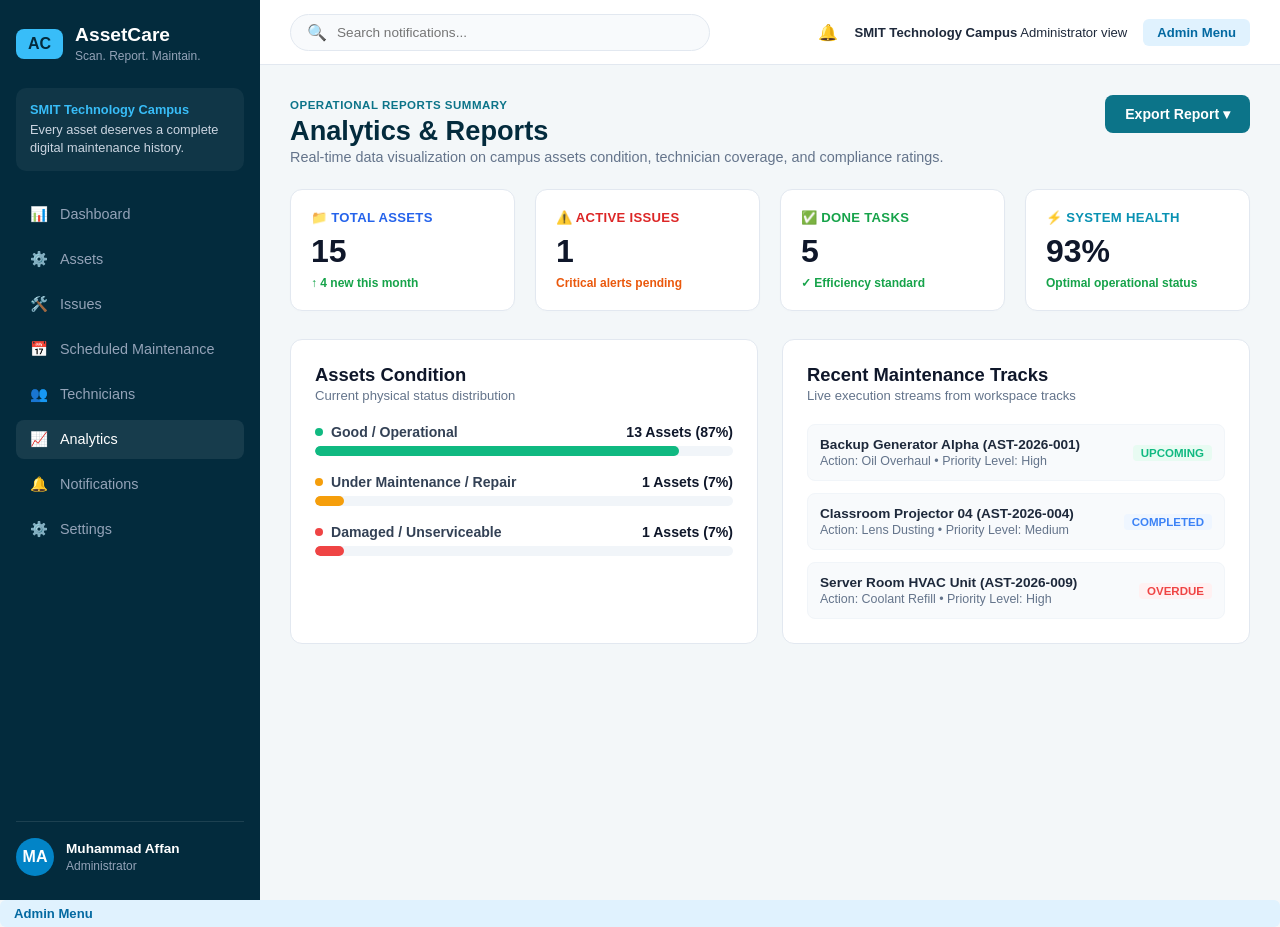
==== analytics/analytics.html @ efa00f7f "Asset Care Task!" ====
<!DOCTYPE html>
<html lang="en">

<head>
    <meta charset="UTF-8">
    <meta name="viewport" content="width=device-width, initial-scale=1.0">
    <title>AssetCare - Analytics & Reports</title>
    <link rel="stylesheet" href="analytics-style.css">
    <link rel="stylesheet" href="../admin-menu.css">

</head>

<body>

    <div class="real-app-layout">

        <aside class="real-sidebar">
            <div class="brand-block">
                <div class="brand-logo-icon">AC</div>
                <div class="brand-meta-info">
                    <h3>AssetCare</h3>
                    <span>Scan. Report. Maintain.</span>
                </div>
            </div>

            <div class="sidebar-context-card">
                <strong>SMIT Technology Campus</strong>
                <p>Every asset deserves a complete digital maintenance history.</p>
            </div>

            <nav class="sidebar-navigation">
                <a href="../index.html" class="nav-item"><span class="icon">📊</span> Dashboard</a>
                <a href="../assets/assets.html" class="nav-item"><span class="icon">⚙️</span> Assets</a>
                <a href="../issues/issues.html" class="nav-item"><span class="icon">🛠️</span> Issues</a>
                <a href="../schedule/schedule.html" class="nav-item"><span class="icon">📅</span> Scheduled
                    Maintenance</a>
                <a href="../technicians/technicians.html" class="nav-item"><span class="icon">👥</span> Technicians</a>
                <a href="analytics.html" class="nav-item active"><span class="icon">📈</span> Analytics</a>
                <a href="../notifications/notifications.html" class="nav-item"><span class="icon">🔔</span>
                    Notifications</a>
                <a href="../settings/settings.html" class="nav-item"><span class="icon">⚙️</span> Settings</a>
            </nav>

            <div class="sidebar-footer-profile">
                <div class="profile-avatar">MA</div>
                <div class="profile-text">
                    <h4>Muhammad Affan</h4>
                    <span>Administrator</span>
                </div>
            </div>
        </aside>

        <main class="real-main-viewport">

            <header class="real-top-header">
                <div class="header-search-bar-mock">
                    <span>🔍</span>
                    <input type="text" placeholder="Search notifications..." id="global-notify-search"
                        oninput="liveSearchNotifications()">
                </div>
                <div class="header-right-meta">
                    <div class="notification-bell-mock">🔔 <span class="badge-dot" id="nav-bell-dot"></span></div>
                    <div class="org-badge-info">
                        <strong>SMIT Technology Campus</strong>
                        <span>Administrator view</span>
                    </div>
                    <div class="admin-menu-badge">Admin Menu</div>
                </div>
            </header>

            <section class="real-scroll-workspace">

                <div class="workspace-intro-row">
                    <div class="intro-title-meta">
                        <span class="sub-lbl">OPERATIONAL REPORTS SUMMARY</span>
                        <h2>Analytics & Reports</h2>
                        <p>Real-time data visualization on campus assets condition, technician coverage, and compliance
                            ratings.</p>
                    </div>
                    <div class="action-dropdown-group">
                        <button class="btn-export-report" onclick="triggerMockExport()">Export Report ▾</button>
                    </div>
                </div>

                <div class="analytics-metrics-counters-row">
                    <div class="metric-summary-box">
                        <div class="box-icon-lbl text-blue">📁 Total Assets</div>
                        <h2 id="stat-total-assets">0</h2>
                        <span class="box-trend-tag positive">↑ 4 new this month</span>
                    </div>
                    <div class="metric-summary-box">
                        <div class="box-icon-lbl text-red">⚠️ Active Issues</div>
                        <h2 id="stat-active-issues">0</h2>
                        <span class="box-trend-tag negative">Critical alerts pending</span>
                    </div>
                    <div class="metric-summary-box">
                        <div class="box-icon-lbl text-green">✅ Done Tasks</div>
                        <h2 id="stat-completed-tasks">0</h2>
                        <span class="box-trend-tag positive">✓ Efficiency standard</span>
                    </div>
                    <div class="metric-summary-box">
                        <div class="box-icon-lbl text-cyan">⚡ System Health</div>
                        <h2 id="stat-health-rate">0%</h2>
                        <span class="box-trend-tag positive">Optimal operational status</span>
                    </div>
                </div>

                <div class="analytics-dual-blocks-grid">

                    <div class="analytics-panel-card">
                        <div class="panel-card-header">
                            <h3>Assets Condition</h3>
                            <span>Current physical status distribution</span>
                        </div>
                        <div class="panel-card-body">

                            <div class="condition-progress-wrapper">
                                <div class="progress-labels-row">
                                    <span class="cond-lbl"><span class="dot dot-good"></span> Good / Operational</span>
                                    <strong id="bar-val-good-text">0 Assets (0%)</strong>
                                </div>
                                <div class="progress-bar-track">
                                    <div class="progress-bar-fill fill-good" id="bar-fill-good" style="width: 0%;">
                                    </div>
                                </div>
                            </div>

                            <div class="condition-progress-wrapper">
                                <div class="progress-labels-row">
                                    <span class="cond-lbl"><span class="dot dot-repair"></span> Under Maintenance /
                                        Repair</span>
                                    <strong id="bar-val-repair-text">0 Assets (0%)</strong>
                                </div>
                                <div class="progress-bar-track">
                                    <div class="progress-bar-fill fill-repair" id="bar-fill-repair" style="width: 0%;">
                                    </div>
                                </div>
                            </div>

                            <div class="condition-progress-wrapper">
                                <div class="progress-labels-row">
                                    <span class="cond-lbl"><span class="dot dot-critical"></span> Damaged /
                                        Unserviceable</span>
                                    <strong id="bar-val-critical-text">0 Assets (0%)</strong>
                                </div>
                                <div class="progress-bar-track">
                                    <div class="progress-bar-fill fill-critical" id="bar-fill-critical"
                                        style="width: 0%;"></div>
                                </div>
                            </div>

                        </div>
                    </div>

                    <div class="analytics-panel-card">
                        <div class="panel-card-header">
                            <h3>Recent Maintenance Tracks</h3>
                            <span>Live execution streams from workspace tracks</span>
                        </div>
                        <div class="panel-card-body">
                            <div class="trends-logs-stack" id="analytics-logs-holder">
                            </div>
                        </div>
                    </div>

                </div>

            </section>
        </main>
    </div>
    <div class="admin-menu-badge">Admin Menu</div>

    <script src="global-menu-engine.js"></script>
    <script src="../global-menu.js"></script>
    <script src="analytics-engine.js"></script>
</body>

</html>
---- analytics/analytics-style.css ----
* {
    box-sizing: border-box;
    margin: 0;
    padding: 0;
    font-family: -apple-system, BlinkMacSystemFont, "Segoe UI", Roboto, sans-serif;
}

body {
    background-color: #f3f7f9;
    color: #1e293b;
    overflow: hidden;
    width: 100vw;
    height: 100vh;
}

.real-app-layout {
    display: flex;
    width: 100vw;
    height: 100vh;
}

/* SIDEBAR LAYOUT STYLING */
.real-sidebar {
    width: 260px;
    background-color: #032b3d;
    color: #ffffff;
    display: flex;
    flex-direction: column;
    padding: 24px 16px;
    flex-shrink: 0;
}

.brand-block {
    display: flex;
    align-items: center;
    gap: 12px;
    margin-bottom: 24px;
}

.brand-logo-icon {
    background-color: #38bdf8;
    color: #032b3d;
    font-weight: 800;
    padding: 6px 12px;
    border-radius: 8px;
}

.brand-meta-info h3 {
    font-size: 1.2rem;
    font-weight: 700;
    color: #ffffff;
}

.brand-meta-info span {
    font-size: 0.75rem;
    color: #94a3b8;
}

.sidebar-context-card {
    background: rgba(255, 255, 255, 0.05);
    padding: 14px;
    border-radius: 10px;
    margin-bottom: 24px;
    font-size: 0.8rem;
}

.sidebar-context-card strong {
    display: block;
    color: #38bdf8;
    margin-bottom: 4px;
}

.sidebar-context-card p {
    color: #cbd5e1;
    line-height: 1.4;
}

.sidebar-navigation {
    display: flex;
    flex-direction: column;
    gap: 6px;
    flex-grow: 1;
}

.nav-item {
    display: flex;
    align-items: center;
    gap: 12px;
    color: #94a3b8;
    text-decoration: none;
    font-size: 0.9rem;
    padding: 11px 14px;
    border-radius: 8px;
    font-weight: 500;
}

.nav-item:hover,
.nav-item.active {
    background-color: rgba(255, 255, 255, 0.08);
    color: #ffffff;
}

.sidebar-footer-profile {
    display: flex;
    align-items: center;
    gap: 12px;
    padding-top: 16px;
    border-top: 1px solid rgba(255, 255, 255, 0.1);
}

.profile-avatar {
    width: 38px;
    height: 38px;
    background: #0284c7;
    border-radius: 50%;
    display: flex;
    align-items: center;
    justify-content: center;
    font-weight: 600;
    color: white;
}

.profile-text h4 {
    font-size: 0.85rem;
    color: #ffffff;
}

.profile-text span {
    font-size: 0.75rem;
    color: #94a3b8;
}

.main-content-viewport {
    flex-grow: 1;
    display: flex;
    flex-direction: column;
    height: 100%;
}

.top-header-bar {
    height: 70px;
    background: #ffffff;
    border-bottom: 1px solid var(--border-subtle);
    display: flex;
    align-items: center;
    justify-content: space-between;
    padding: 0 30px;
    flex-shrink: 0;
}

.search-bar-box {
    display: flex;
    align-items: center;
    gap: 10px;
    background: #f1f5f9;
    padding: 10px 16px;
    border-radius: 30px;
    width: 400px;
}

.search-bar-box input {
    background: transparent;
    border: none;
    outline: none;
    width: 100%;
    font-size: 0.85rem;
}

.header-actions {
    display: flex;
    align-items: center;
    gap: 20px;
}

.org-badge-view {
    display: flex;
    align-items: center;
    gap: 10px;
}

.org-badge-view .text-meta {
    font-size: 0.8rem;
    text-align: right;
}

.org-badge-view strong {
    display: block;
    color: var(--text-primary);
}

.org-badge-view span {
    color: #0284c7;
    font-weight: 600;
}

.context-menu-badge {
    background: #e0f2fe;
    color: #0369a1;
    font-weight: 700;
    font-size: 0.8rem;
    padding: 8px 14px;
    border-radius: 8px;
}

/* MAIN DASHBOARD STRUCTURE */
.real-main-viewport {
    flex-grow: 1;
    display: flex;
    flex-direction: column;
    height: 100%;
    overflow: hidden;
}

.real-top-header {
    height: 65px;
    background: #ffffff;
    border-bottom: 1px solid #e2e8f0;
    display: flex;
    align-items: center;
    justify-content: space-between;
    padding: 0 30px;
    flex-shrink: 0;
}

.header-search-bar-mock {
    display: flex;
    align-items: center;
    gap: 10px;
    background: #f8fafc;
    border: 1px solid #e2e8f0;
    padding: 8px 16px;
    border-radius: 30px;
    width: 420px;
}

.header-search-bar-mock input {
    border: none;
    background: transparent;
    width: 100%;
    font-size: 0.85rem;
    outline: none;
}

.header-right-meta {
    display: flex;
    align-items: center;
    gap: 16px;
}

.org-badge-info {
    text-align: right;
    font-size: 0.82rem;
}

.real-scroll-workspace {
    padding: 30px;
    overflow-y: auto;
    flex-grow: 1;
}

.workspace-intro-row {
    display: flex;
    justify-content: space-between;
    align-items: flex-start;
    margin-bottom: 24px;
}

.sub-lbl {
    font-size: 0.72rem;
    font-weight: 700;
    color: #0c7489;
    letter-spacing: 0.5px;
}

.workspace-intro-row h2 {
    font-size: 1.7rem;
    font-weight: 700;
    color: #032b3d;
    margin: 2px 0;
}

.workspace-intro-row p {
    font-size: 0.9rem;
    color: #64748b;
}

.btn-export-report {
    background-color: #0c7489;
    color: white;
    border: none;
    padding: 11px 20px;
    font-weight: 600;
    font-size: 0.88rem;
    border-radius: 8px;
    cursor: pointer;
}

/* COUNTERS METRICS LAYOUT GRID */
.analytics-metrics-counters-row {
    display: grid;
    grid-template-columns: repeat(4, 1fr);
    gap: 20px;
    margin-bottom: 28px;
}

.metric-summary-box {
    background: #ffffff;
    border: 1px solid #e2e8f0;
    border-radius: 12px;
    padding: 20px;
    box-shadow: 0 1px 3px rgba(0, 0, 0, 0.01);
}

.box-icon-lbl {
    font-size: 0.82rem;
    font-weight: 700;
    margin-bottom: 8px;
    text-transform: uppercase;
    letter-spacing: 0.3px;
}

.metric-summary-box h2 {
    font-size: 2rem;
    font-weight: 800;
    color: #0f172a;
    margin-bottom: 6px;
}

.box-trend-tag {
    font-size: 0.75rem;
    font-weight: 600;
    display: block;
}

.text-blue {
    color: #2563eb;
}

.text-red {
    color: #dc2626;
}

.text-green {
    color: #16a34a;
}

.text-cyan {
    color: #0891b2;
}

.positive {
    color: #16a34a;
}

.negative {
    color: #ea580c;
}

/* DUAL PANELS COMPONENT COLUMNS LAYOUT */
.analytics-dual-blocks-grid {
    display: grid;
    grid-template-columns: 1fr 1fr;
    gap: 24px;
}

.analytics-panel-card {
    background: #ffffff;
    border: 1px solid #e2e8f0;
    border-radius: 12px;
    padding: 24px;
}

.panel-card-header {
    margin-bottom: 20px;
}

.panel-card-header h3 {
    font-size: 1.15rem;
    font-weight: 700;
    color: #0f172a;
}

.panel-card-header span {
    font-size: 0.82rem;
    color: #64748b;
}

/* PROGRESS CONDITION STRIPS */
.condition-progress-wrapper {
    margin-bottom: 18px;
}

.progress-labels-row {
    display: flex;
    justify-content: space-between;
    font-size: 0.88rem;
    margin-bottom: 6px;
}

.cond-lbl {
    font-weight: 600;
    color: #334155;
    display: flex;
    align-items: center;
    gap: 8px;
}

.progress-labels-row strong {
    color: #0f172a;
    font-weight: 700;
}

.dot {
    width: 8px;
    height: 8px;
    border-radius: 50%;
    display: inline-block;
}

.dot-good {
    background: #10b981;
}

.dot-repair {
    background: #f59e0b;
}

.dot-critical {
    background: #ef4444;
}

.progress-bar-track {
    height: 10px;
    background: #f1f5f9;
    border-radius: 10px;
    overflow: hidden;
}

.progress-bar-fill {
    height: 100%;
    border-radius: 10px;
    transition: width 0.6s ease-out;
}

.fill-good {
    background: #10b981;
}

.fill-repair {
    background: #f59e0b;
}

.fill-critical {
    background: #ef4444;
}

/* LOGS CONTAINER SYSTEMS */
.trends-logs-stack {
    display: flex;
    flex-direction: column;
    gap: 12px;
}

.log-row-item {
    display: flex;
    justify-content: space-between;
    align-items: center;
    padding: 12px;
    border: 1px solid #f1f5f9;
    background: #f8fafc;
    border-radius: 8px;
    font-size: 0.85rem;
}

.log-info-meta-side strong {
    font-weight: 700;
    color: #1e293b;
    display: block;
}

.log-info-meta-side span {
    color: #64748b;
    font-size: 0.78rem;
    display: block;
    margin-top: 2px;
}

.log-status-badge {
    font-weight: 700;
    font-size: 0.72rem;
    padding: 2px 8px;
    border-radius: 4px;
    text-transform: uppercase;
}
---- admin-menu.css ----
/* ADMIN MENU DROPDOWN BADGE STYLING FOR NAVBAR */
.admin-menu-badge {
    background: #e0f2fe;
    color: #0369a1;
    font-weight: 600;
    font-size: 0.82rem;
    padding: 6px 14px;
    border-radius: 6px;
    cursor: pointer;
    transition: background 0.2s ease;
}

.admin-menu-badge:hover {
    background: #bae6fd;
}

/* GLOBAL MODAL BLUR OVERLAY (SCREENSHOT MATCHED) */
.modal-blur-overlay {
    position: fixed;
    top: 0;
    left: 0;
    width: 100vw;
    height: 100vh;
    background: rgba(15, 23, 42, 0.3);
    backdrop-filter: blur(4px);
    display: flex;
    align-items: center;
    justify-content: center;
    z-index: 99999;
    /* Sabse top par rahega */
    opacity: 0;
    pointer-events: none;
    transition: all 0.25s cubic-bezier(0.4, 0, 0.2, 1);
}

/* Active Class State Trigger */
.modal-blur-overlay.active {
    opacity: 1;
    pointer-events: auto;
}

.user-menu-card-popup {
    background: #ffffff;
    width: 440px;
    border-radius: 16px;
    padding: 28px;
    box-shadow: 0 20px 25px -5px rgba(0, 0, 0, 0.1), 0 10px 10px -5px rgba(0, 0, 0, 0.04);
    position: relative;
    transform: scale(0.92);
    transition: transform 0.25s cubic-bezier(0.4, 0, 0.2, 1);
}

.modal-blur-overlay.active .user-menu-card-popup {
    transform: scale(1);
}

.modal-close-btn {
    position: absolute;
    top: 20px;
    right: 20px;
    background: #f1f5f9;
    border: none;
    font-size: 1.4rem;
    color: #64748b;
    width: 32px;
    height: 32px;
    border-radius: 50%;
    cursor: pointer;
    display: flex;
    align-items: center;
    justify-content: center;
}

.modal-close-btn:hover {
    background: #e2e8f0;
    color: #0f172a;
}

.modal-header-section {
    margin-bottom: 20px;
}

.modal-brand-label {
    font-size: 0.68rem;
    font-weight: 700;
    color: #0c7489;
    letter-spacing: 1px;
}

.modal-header-section h3 {
    font-size: 1.35rem;
    color: #032b3d;
    font-weight: 700;
    margin-top: 2px;
}

.user-profile-row {
    display: flex;
    align-items: center;
    gap: 14px;
    margin-bottom: 20px;
}

.user-avatar-badge {
    width: 46px;
    height: 46px;
    background: #e0f2fe;
    color: #0369a1;
    border-radius: 50%;
    display: flex;
    align-items: center;
    justify-content: center;
    font-weight: 700;
    font-size: 1rem;
}

.user-meta-details h4 {
    font-size: 1.05rem;
    font-weight: 700;
    color: #0f172a;
}

.user-meta-details span {
    font-size: 0.82rem;
    color: #64748b;
}

.modal-info-notice-box {
    background: #f8fafc;
    border: 1px solid #e2e8f0;
    border-radius: 10px;
    padding: 14px 16px;
    margin-bottom: 24px;
}

.modal-info-notice-box p {
    font-size: 0.88rem;
    color: #475569;
    line-height: 1.5;
}

.modal-actions-footer {
    display: flex;
    justify-content: space-between;
    align-items: center;
}

.btn-modal-reset {
    background: #ffebebc7;
    border: none;
    color: #ba1c1c;
    padding: 10px 18px;
    font-size: 0.88rem;
    font-weight: 600;
    border-radius: 8px;
    cursor: pointer;
}

.btn-modal-reset:hover {
    background: #fecaca;
}

.btn-modal-logout {
    background: #ffffff;
    border: 1px solid #cbd5e1;
    color: #0f172a;
    padding: 10px 22px;
    font-size: 0.88rem;
    font-weight: 600;
    border-radius: 8px;
    cursor: pointer;
}

.btn-modal-logout:hover {
    background: #f8fafc;
    border-color: #94a3b8;
}
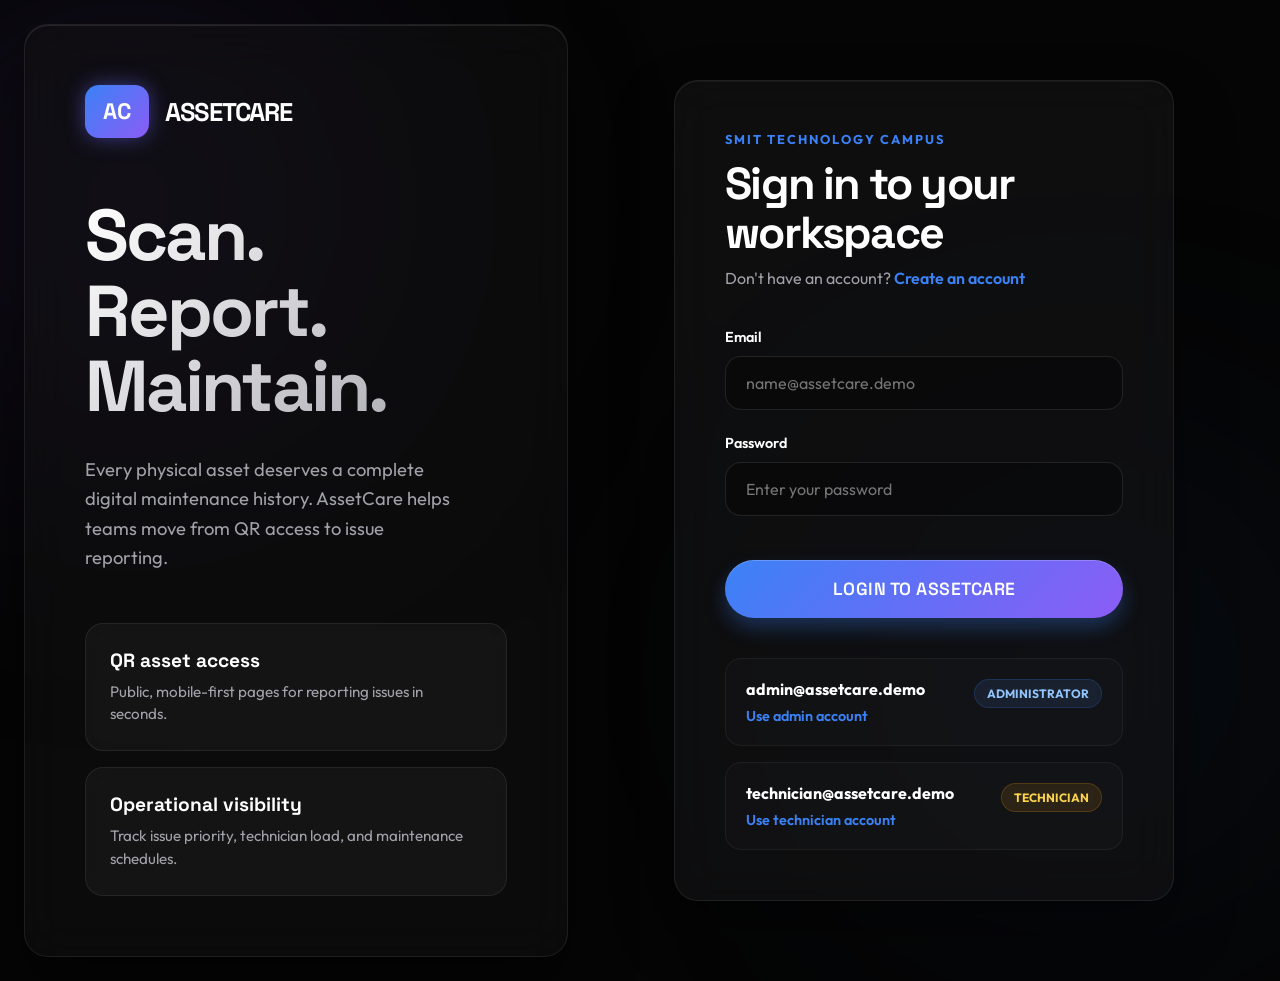
==== commit 0998053d: "add animation and set local storage issue" ====
--- a/analytics/analytics.html
+++ b/analytics/analytics.html
@@ -170,9 +170,9 @@
     </div>
     <div class="admin-menu-badge">Admin Menu</div>
 
-    <script src="global-menu-engine.js"></script>
+    
     <script src="../global-menu.js"></script>
     <script src="analytics-engine.js"></script>
 </body>
 
-</html>+</html>
--- a/analytics/analytics-style.css
+++ b/analytics/analytics-style.css
@@ -28,6 +28,10 @@
     flex-direction: column;
     padding: 24px 16px;
     flex-shrink: 0;
+
+    height: 100vh;
+    overflow-y: auto;
+    overflow-x: hidden;
 }
 
 .brand-block {
--- a/admin-menu.css
+++ b/admin-menu.css
@@ -1,177 +1,679 @@
-/* ADMIN MENU DROPDOWN BADGE STYLING FOR NAVBAR */
-.admin-menu-badge {
-    background: #e0f2fe;
-    color: #0369a1;
-    font-weight: 600;
-    font-size: 0.82rem;
-    padding: 6px 14px;
-    border-radius: 6px;
-    cursor: pointer;
-    transition: background 0.2s ease;
-}
-
-.admin-menu-badge:hover {
-    background: #bae6fd;
-}
-
-/* GLOBAL MODAL BLUR OVERLAY (SCREENSHOT MATCHED) */
-.modal-blur-overlay {
+@import url('https://fonts.googleapis.com/css2?family=Outfit:wght@300;400;500;600;700;800;900&family=Space+Grotesk:wght@400;500;600;700&display=swap');
+
+:root {
+    --bg-dark: #050505;
+    --glass-bg: rgba(20, 20, 22, 0.5);
+    --glass-border: rgba(255, 255, 255, 0.08);
+    --neon-blue: #3b82f6;
+    --neon-purple: #8b5cf6;
+    --neon-pink: #ec4899;
+    --text-primary: #ffffff;
+    --text-secondary: #a1a1aa;
+    --font-heading: 'Space Grotesk', sans-serif;
+    --font-body: 'Outfit', sans-serif;
+    --radius-heavy: 24px;
+}
+
+body {
+    background-color: var(--bg-dark) !important;
+    color: var(--text-primary) !important;
+    font-family: var(--font-body) !important;
+    overflow-x: hidden;
+    position: relative;
+    margin: 0;
+    padding: 0;
+}
+
+/* ANIMATED AURORA BACKGROUND */
+body::before,
+body::after,
+.dashboard-container::before,
+.real-app-layout::before {
+    content: '';
     position: fixed;
+    border-radius: 50%;
+    filter: blur(140px);
+    z-index: -1;
+    animation: floatOrb 25s infinite alternate ease-in-out;
+    pointer-events: none;
+}
+
+body::before {
+    width: 60vw;
+    height: 60vw;
+    background: radial-gradient(circle, rgba(139, 92, 246, 0.18), transparent 60%);
+    top: -20vh;
+    left: -20vw;
+}
+
+body::after {
+    width: 50vw;
+    height: 50vw;
+    background: radial-gradient(circle, rgba(59, 130, 246, 0.15), transparent 60%);
+    bottom: -10vh;
+    right: -10vw;
+    animation-delay: -5s;
+}
+
+.dashboard-container::before,
+.real-app-layout::before {
+    width: 40vw;
+    height: 40vw;
+    background: radial-gradient(circle, rgba(236, 72, 153, 0.12), transparent 60%);
+    top: 30vh;
+    left: 40vw;
+    animation-duration: 30s;
+}
+
+@keyframes floatOrb {
+    0% {
+        transform: translate(0, 0) scale(1);
+    }
+
+    100% {
+        transform: translate(150px, 100px) scale(1.1);
+    }
+}
+
+/* APP LAYOUT OVERRIDE (FLOATING DOCK STYLE) */
+.dashboard-container,
+.real-app-layout {
+    display: flex !important;
+    padding: 24px !important;
+    gap: 24px !important;
+    height: 100vh !important;
+    box-sizing: border-box !important;
+    background: transparent !important;
+}
+
+/* SIDEBAR AS A FLOATING GLASS PANEL */
+.sidebar-panel,
+.real-sidebar {
+    background: var(--glass-bg) !important;
+    backdrop-filter: blur(24px) !important;
+    -webkit-backdrop-filter: blur(24px) !important;
+    border: 1px solid var(--glass-border) !important;
+    border-radius: var(--radius-heavy) !important;
+    height: calc(100vh - 48px) !important;
+    box-shadow: 0 30px 60px rgba(0, 0, 0, 0.4), inset 0 1px 0 rgba(255, 255, 255, 0.1) !important;
+    padding: 30px 20px !important;
+    flex-shrink: 0 !important;
+}
+
+.main-content-viewport,
+.real-main-viewport {
+    background: transparent !important;
+    border-radius: var(--radius-heavy) !important;
+    overflow: hidden !important;
+    display: flex !important;
+    flex-direction: column !important;
+    flex-grow: 1 !important;
+}
+
+/* HEADERS AS GLASS PILLS */
+.top-header-bar,
+.real-top-header {
+    background: rgba(20, 20, 22, 0.5) !important;
+    backdrop-filter: blur(20px) !important;
+    border: 1px solid var(--glass-border) !important;
+    border-radius: var(--radius-heavy) !important;
+    margin-bottom: 24px !important;
+    box-shadow: 0 10px 30px rgba(0, 0, 0, 0.2) !important;
+    height: 80px !important;
+    display: flex !important;
+    align-items: center !important;
+    justify-content: space-between !important;
+}
+
+.header-right-meta {
+    display: flex !important;
+    align-items: center !important;
+    gap: 20px !important;
+}
+
+.org-badge-info {
+    display: flex !important;
+    flex-direction: column !important;
+    align-items: flex-end !important;
+}
+
+.org-badge-info span {
+    background: transparent !important;
+    border: none !important;
+    padding: 0 !important;
+    font-size: 0.75rem !important;
+    color: var(--neon-blue) !important;
+    backdrop-filter: none !important;
+}
+
+/* SEARCH BAR */
+.search-bar-box,
+.header-search-bar-mock {
+    background: rgba(255, 255, 255, 0.05) !important;
+    border: 1px solid rgba(255, 255, 255, 0.1) !important;
+    color: white !important;
+    border-radius: 40px !important;
+    padding: 12px 20px !important;
+    backdrop-filter: blur(10px) !important;
+}
+
+.search-bar-box input,
+.header-search-bar-mock input {
+    color: white !important;
+    font-family: var(--font-body) !important;
+    background: transparent !important;
+    border: none !important;
+}
+
+.search-bar-box input::placeholder,
+.header-search-bar-mock input::placeholder {
+    color: rgba(255, 255, 255, 0.4) !important;
+}
+
+/* TYPOGRAPHY OVERRIDES */
+h1,
+h2,
+h3,
+h4,
+h5,
+.metric-card h1,
+.brand-meta h3,
+.form-title,
+.visual-card-title,
+.ops-column-heading {
+    font-family: var(--font-heading) !important;
+    font-weight: 700 !important;
+    letter-spacing: -0.04em !important;
+    color: #ffffff !important;
+}
+
+.brand-meta h3,
+.brand-meta-info h3 {
+    font-size: 1.6rem !important;
+    background: linear-gradient(135deg, #fff, #a1a1aa);
+    -webkit-background-clip: text;
+    -webkit-text-fill-color: transparent;
+}
+
+.logo-icon,
+.brand-logo-icon {
+    background: linear-gradient(135deg, var(--neon-blue), var(--neon-purple)) !important;
+    border-radius: 12px !important;
+    padding: 10px 14px !important;
+    font-size: 1.2rem !important;
+    color: white !important;
+}
+
+/* METRIC CARDS (GLASS NEUMORPHISM) */
+.metric-card,
+.dashboard-visual-card,
+.ops-column-box,
+.filter-console-card,
+.asset-directory-card,
+.settings-panel-card,
+.schedule-item-card,
+.tech-card,
+.issue-item-card,
+.notification-card,
+.issue-directory-card,
+.analytics-panel-card,
+.tech-profile-card,
+.sidebar-context-card,
+.danger-zone-container-box,
+.metric-summary-box,
+.tech-counters-strip-row,
+.inner-ticket-item-row,
+.log-row-item,
+.header-search-bar-mock {
+    background: var(--glass-bg) !important;
+    backdrop-filter: blur(20px) !important;
+    border: 1px solid var(--glass-border) !important;
+    border-radius: var(--radius-heavy) !important;
+    box-shadow: 0 20px 40px rgba(0, 0, 0, 0.3), inset 0 1px 0 rgba(255, 255, 255, 0.05) !important;
+    position: relative !important;
+    overflow: hidden !important;
+    transition: all 0.5s cubic-bezier(0.175, 0.885, 0.32, 1.275) !important;
+}
+
+/* Glow lines on top of metric cards */
+.cyan-top,
+.green-top,
+.orange-top,
+.red-top,
+.alert-pink-top,
+.success-green-top {
+    border-top: none !important;
+}
+
+.metric-card::before {
+    content: '';
+    position: absolute;
     top: 0;
     left: 0;
-    width: 100vw;
-    height: 100vh;
-    background: rgba(15, 23, 42, 0.3);
-    backdrop-filter: blur(4px);
-    display: flex;
-    align-items: center;
-    justify-content: center;
-    z-index: 99999;
-    /* Sabse top par rahega */
-    opacity: 0;
-    pointer-events: none;
-    transition: all 0.25s cubic-bezier(0.4, 0, 0.2, 1);
-}
-
-/* Active Class State Trigger */
-.modal-blur-overlay.active {
+    width: 100%;
+    height: 2px;
+    background: linear-gradient(90deg, transparent, rgba(255, 255, 255, 0.5), transparent);
+    opacity: 0.2;
+}
+
+.metric-card.cyan-top::before {
+    background: linear-gradient(90deg, transparent, #38bdf8, transparent);
     opacity: 1;
-    pointer-events: auto;
-}
-
-.user-menu-card-popup {
-    background: #ffffff;
-    width: 440px;
-    border-radius: 16px;
-    padding: 28px;
-    box-shadow: 0 20px 25px -5px rgba(0, 0, 0, 0.1), 0 10px 10px -5px rgba(0, 0, 0, 0.04);
-    position: relative;
-    transform: scale(0.92);
-    transition: transform 0.25s cubic-bezier(0.4, 0, 0.2, 1);
-}
-
-.modal-blur-overlay.active .user-menu-card-popup {
-    transform: scale(1);
-}
-
-.modal-close-btn {
+}
+
+.metric-card.green-top::before {
+    background: linear-gradient(90deg, transparent, #4ade80, transparent);
+    opacity: 1;
+}
+
+.metric-card.orange-top::before {
+    background: linear-gradient(90deg, transparent, #fb923c, transparent);
+    opacity: 1;
+}
+
+.metric-card.red-top::before {
+    background: linear-gradient(90deg, transparent, #f87171, transparent);
+    opacity: 1;
+}
+
+.metric-card:hover,
+.schedule-item-card:hover,
+.tech-card:hover {
+    transform: translateY(-8px) scale(1.02) !important;
+    border-color: rgba(255, 255, 255, 0.2) !important;
+    box-shadow: 0 30px 60px rgba(0, 0, 0, 0.6), 0 0 30px rgba(59, 130, 246, 0.15) !important;
+}
+
+/* SUPER HUGE METRIC NUMBERS */
+.metric-card h1 {
+    font-size: 4.5rem !important;
+    line-height: 1 !important;
+    background: linear-gradient(to bottom right, #ffffff, #a1a1aa) !important;
+    -webkit-background-clip: text !important;
+    -webkit-text-fill-color: transparent !important;
+    margin: 15px 0 !important;
+    font-weight: 600 !important;
+}
+
+/* TEXT COLORS */
+.metric-card .lbl,
+.metric-card .muted,
+.ops-list-strip p,
+p,
+span,
+label,
+td,
+.col-issue-meta,
+.col-asset-code,
+.col-priority,
+.col-status,
+.col-reported-by,
+.col-assigned-to,
+.col-date,
+.col-actions,
+.col-category,
+.col-location,
+.col-condition,
+.col-service,
+.col-issues,
+.asset-text-details h5,
+.issue-item-card strong {
+    color: var(--text-secondary) !important;
+}
+
+/* LIST STRIPS (Dark transparent rows) */
+.ops-list-strip,
+.asset-list-row-item,
+.issue-list-row-item {
+    background: rgba(255, 255, 255, 0.02) !important;
+    border: 1px solid rgba(255, 255, 255, 0.05) !important;
+    border-radius: 14px !important;
+    margin-bottom: 10px !important;
+    padding: 16px !important;
+    transition: all 0.3s cubic-bezier(0.4, 0, 0.2, 1) !important;
+    color: white !important;
+}
+
+.ops-list-strip:hover,
+.asset-list-row-item:hover,
+.issue-list-row-item:hover {
+    background: rgba(255, 255, 255, 0.06) !important;
+    transform: translateX(8px) !important;
+    border-color: rgba(255, 255, 255, 0.15) !important;
+    box-shadow: -5px 5px 15px rgba(0, 0, 0, 0.2) !important;
+}
+
+.directory-list-headers {
+    background: transparent !important;
+    color: #a1a1aa !important;
+    border-bottom: 1px solid rgba(255, 255, 255, 0.1) !important;
+    padding-bottom: 10px !important;
+    text-transform: uppercase !important;
+    font-size: 0.8rem !important;
+    letter-spacing: 1px !important;
+}
+
+/* BUTTONS (CYBER/NEO STYLING) */
+button,
+.btn-action-primary,
+.btn-register-new-asset,
+.btn-settings-save,
+.btn-apply-filters,
+.btn-assign-new-tech,
+.btn-trigger-schedule-modal,
+.btn-trigger-issue-modal,
+.btn-login-submit {
+    background: linear-gradient(135deg, var(--neon-blue), var(--neon-purple)) !important;
+    color: white !important;
+    border: none !important;
+    font-family: var(--font-heading) !important;
+    font-weight: 600 !important;
+    letter-spacing: 0.5px !important;
+    border-radius: 30px !important;
+    padding: 14px 28px !important;
+    box-shadow: 0 10px 20px rgba(59, 130, 246, 0.3), inset 0 1px 0 rgba(255, 255, 255, 0.2) !important;
+    position: relative !important;
+    overflow: hidden !important;
+    z-index: 1 !important;
+    text-transform: uppercase !important;
+    font-size: 0.9rem !important;
+    cursor: pointer !important;
+}
+
+/* Small Row Action Buttons Override */
+.col-actions button,
+.btn-row-action-open,
+.btn-row-action-qr,
+.btn-row-action-assign {
+    padding: 8px 16px !important;
+    font-size: 0.75rem !important;
+    border-radius: 12px !important;
+    box-shadow: 0 4px 10px rgba(59, 130, 246, 0.2) !important;
+}
+
+button::after {
+    content: '';
     position: absolute;
-    top: 20px;
-    right: 20px;
-    background: #f1f5f9;
-    border: none;
-    font-size: 1.4rem;
-    color: #64748b;
-    width: 32px;
-    height: 32px;
-    border-radius: 50%;
-    cursor: pointer;
-    display: flex;
-    align-items: center;
-    justify-content: center;
-}
-
-.modal-close-btn:hover {
-    background: #e2e8f0;
-    color: #0f172a;
-}
-
-.modal-header-section {
-    margin-bottom: 20px;
-}
-
-.modal-brand-label {
-    font-size: 0.68rem;
-    font-weight: 700;
-    color: #0c7489;
-    letter-spacing: 1px;
-}
-
+    top: 0;
+    left: 0;
+    width: 100%;
+    height: 100%;
+    background: linear-gradient(135deg, var(--neon-purple), var(--neon-pink)) !important;
+    z-index: -1 !important;
+    transition: opacity 0.4s ease !important;
+    opacity: 0 !important;
+}
+
+button:hover::after {
+    opacity: 1 !important;
+}
+
+button:hover {
+    transform: translateY(-3px) scale(1.02) !important;
+    box-shadow: 0 15px 30px rgba(236, 72, 153, 0.4) !important;
+}
+
+/* SIDEBAR NAV ITEMS */
+.nav-item {
+    color: var(--text-secondary) !important;
+    border-radius: 14px !important;
+    padding: 14px 18px !important;
+    margin-bottom: 8px !important;
+    position: relative !important;
+    overflow: hidden !important;
+    font-family: var(--font-heading) !important;
+    font-size: 1rem !important;
+    transition: all 0.3s ease !important;
+}
+
+.nav-item.active,
+.nav-item:hover {
+    background: rgba(255, 255, 255, 0.08) !important;
+    color: white !important;
+    box-shadow: inset 0 0 0 1px rgba(255, 255, 255, 0.1) !important;
+    transform: translateX(6px) !important;
+}
+
+.nav-item.active::before {
+    content: '';
+    position: absolute;
+    left: 0;
+    top: 0;
+    height: 100%;
+    width: 4px;
+    background: var(--neon-blue) !important;
+    box-shadow: 0 0 15px var(--neon-blue);
+}
+
+/* BADGES */
+.lbl-badge,
+.badge-status,
+.badge-condition,
+.badge-priority,
+.badge-status-pill,
+.admin-menu-badge,
+.org-badge-info span,
+.context-menu-badge {
+    background: rgba(255, 255, 255, 0.05) !important;
+    border: 1px solid rgba(255, 255, 255, 0.1) !important;
+    color: white !important;
+    backdrop-filter: blur(8px) !important;
+    border-radius: 20px !important;
+    padding: 6px 14px !important;
+    font-weight: 600 !important;
+    font-size: 0.75rem !important;
+    letter-spacing: 0.5px !important;
+    text-transform: uppercase !important;
+}
+
+.status-critical,
+.status-overdue-tag {
+    border-color: rgba(239, 68, 68, 0.5) !important;
+    color: #fca5a5 !important;
+    text-shadow: 0 0 8px rgba(239, 68, 68, 0.6) !important;
+}
+
+.status-medium,
+.status-upcoming-tag {
+    border-color: rgba(59, 130, 246, 0.5) !important;
+    color: #93c5fd !important;
+    text-shadow: 0 0 8px rgba(59, 130, 246, 0.6) !important;
+}
+
+.tag-assigned {
+    border-color: rgba(16, 185, 129, 0.5) !important;
+    color: #6ee7b7 !important;
+    text-shadow: 0 0 8px rgba(16, 185, 129, 0.6) !important;
+}
+
+/* ORG BADGE */
+.org-badge-info strong {
+    color: white !important;
+}
+
+/* INPUTS */
+input,
+select,
+textarea {
+    background: rgba(0, 0, 0, 0.3) !important;
+    border: 1px solid rgba(255, 255, 255, 0.1) !important;
+    color: white !important;
+    border-radius: 14px !important;
+    padding: 14px 18px !important;
+    font-family: var(--font-body) !important;
+}
+
+input:focus,
+select:focus,
+textarea:focus {
+    border-color: var(--neon-blue) !important;
+    box-shadow: 0 0 0 4px rgba(59, 130, 246, 0.2) !important;
+    outline: none !important;
+}
+
+/* MODAL OVERLAY STYLES */
+.modal-overlay,
+.modal-blur-overlay,
+.modal-backdrop {
+    background: rgba(0, 0, 0, 0.6) !important;
+    backdrop-filter: blur(24px) !important;
+}
+
+.modal-content-box,
+.user-menu-card-popup,
+.modal-window-box {
+    background: rgba(15, 15, 17, 0.85) !important;
+    border: 1px solid rgba(255, 255, 255, 0.1) !important;
+    box-shadow: 0 30px 60px rgba(0, 0, 0, 0.8), inset 0 1px 0 rgba(255, 255, 255, 0.1) !important;
+    border-radius: var(--radius-heavy) !important;
+    color: white !important;
+}
+
+.modal-header h3,
 .modal-header-section h3 {
-    font-size: 1.35rem;
-    color: #032b3d;
-    font-weight: 700;
-    margin-top: 2px;
-}
-
-.user-profile-row {
-    display: flex;
-    align-items: center;
-    gap: 14px;
-    margin-bottom: 20px;
-}
-
-.user-avatar-badge {
-    width: 46px;
-    height: 46px;
-    background: #e0f2fe;
-    color: #0369a1;
-    border-radius: 50%;
-    display: flex;
-    align-items: center;
-    justify-content: center;
-    font-weight: 700;
-    font-size: 1rem;
-}
-
-.user-meta-details h4 {
-    font-size: 1.05rem;
-    font-weight: 700;
-    color: #0f172a;
-}
-
+    color: white !important;
+}
+
+.modal-info-notice-box {
+    background: rgba(0, 0, 0, 0.4) !important;
+    border-color: rgba(255, 255, 255, 0.1) !important;
+}
+
+.modal-info-notice-box p {
+    color: #a1a1aa !important;
+}
+
+.user-meta-details h4,
 .user-meta-details span {
-    font-size: 0.82rem;
-    color: #64748b;
-}
-
-.modal-info-notice-box {
-    background: #f8fafc;
-    border: 1px solid #e2e8f0;
+    color: white !important;
+}
+
+.btn-modal-logout,
+.btn-modal-cancel {
+    background: transparent !important;
+    color: white !important;
+    border: 1px solid rgba(255, 255, 255, 0.2) !important;
+}
+
+.btn-modal-logout:hover,
+.btn-modal-cancel:hover {
+    background: rgba(255, 255, 255, 0.1) !important;
+}
+
+/* Custom Scrollbar */
+::-webkit-scrollbar {
+    width: 6px;
+    height: 6px;
+}
+
+::-webkit-scrollbar-track {
+    background: transparent;
+}
+
+::-webkit-scrollbar-thumb {
+    background: rgba(255, 255, 255, 0.1);
     border-radius: 10px;
-    padding: 14px 16px;
-    margin-bottom: 24px;
-}
-
-.modal-info-notice-box p {
-    font-size: 0.88rem;
-    color: #475569;
-    line-height: 1.5;
-}
-
-.modal-actions-footer {
-    display: flex;
-    justify-content: space-between;
-    align-items: center;
-}
-
-.btn-modal-reset {
-    background: #ffebebc7;
-    border: none;
-    color: #ba1c1c;
-    padding: 10px 18px;
-    font-size: 0.88rem;
-    font-weight: 600;
-    border-radius: 8px;
-    cursor: pointer;
-}
-
-.btn-modal-reset:hover {
-    background: #fecaca;
-}
-
-.btn-modal-logout {
-    background: #ffffff;
-    border: 1px solid #cbd5e1;
-    color: #0f172a;
-    padding: 10px 22px;
-    font-size: 0.88rem;
-    font-weight: 600;
-    border-radius: 8px;
-    cursor: pointer;
-}
-
-.btn-modal-logout:hover {
-    background: #f8fafc;
-    border-color: #94a3b8;
+}
+
+::-webkit-scrollbar-thumb:hover {
+    background: rgba(255, 255, 255, 0.3);
+}
+
+/* ENTRANCE ANIMATIONS */
+.metric-card,
+.ops-column-box,
+.dashboard-visual-card,
+.asset-list-row-item,
+.feat-card {
+    animation: fadeUpIn 1s cubic-bezier(0.16, 1, 0.3, 1) backwards;
+}
+
+.metric-card:nth-child(1) {
+    animation-delay: 0.1s;
+}
+
+.metric-card:nth-child(2) {
+    animation-delay: 0.2s;
+}
+
+.metric-card:nth-child(3) {
+    animation-delay: 0.3s;
+}
+
+.metric-card:nth-child(4) {
+    animation-delay: 0.4s;
+}
+
+.ops-column-box:nth-child(1) {
+    animation-delay: 0.3s;
+}
+
+.ops-column-box:nth-child(2) {
+    animation-delay: 0.4s;
+}
+
+.ops-column-box:nth-child(3) {
+    animation-delay: 0.5s;
+}
+
+@keyframes fadeUpIn {
+    from {
+        opacity: 0;
+        transform: translateY(40px) scale(0.95);
+    }
+
+    to {
+        opacity: 1;
+        transform: translateY(0) scale(1);
+    }
+}
+
+@media (max-width: 1024px) {
+
+    .dashboard-container,
+    .real-app-layout {
+        padding: 12px !important;
+        gap: 12px !important;
+    }
+
+    .stats-summary-grid,
+    .secondary-grid,
+    .donut-charts-row-grid,
+    .operational-three-column-system {
+        grid-template-columns: repeat(2, 1fr) !important;
+    }
+}
+
+@media (max-width: 768px) {
+
+    .dashboard-container,
+    .real-app-layout {
+        flex-direction: column !important;
+        height: auto !important;
+    }
+
+    .sidebar-panel,
+    .real-sidebar {
+        width: 100% !important;
+        height: auto !important;
+        flex-direction: row !important;
+        flex-wrap: wrap !important;
+        padding: 20px !important;
+        border-radius: var(--radius-heavy) !important;
+    }
+
+    .nav-links-stack,
+    .sidebar-navigation {
+        flex-direction: row !important;
+        width: 100% !important;
+        justify-content: center !important;
+        gap: 10px !important;
+    }
+
+    .stats-summary-grid,
+    .secondary-grid,
+    .donut-charts-row-grid,
+    .operational-three-column-system {
+        grid-template-columns: 1fr !important;
+    }
 }
